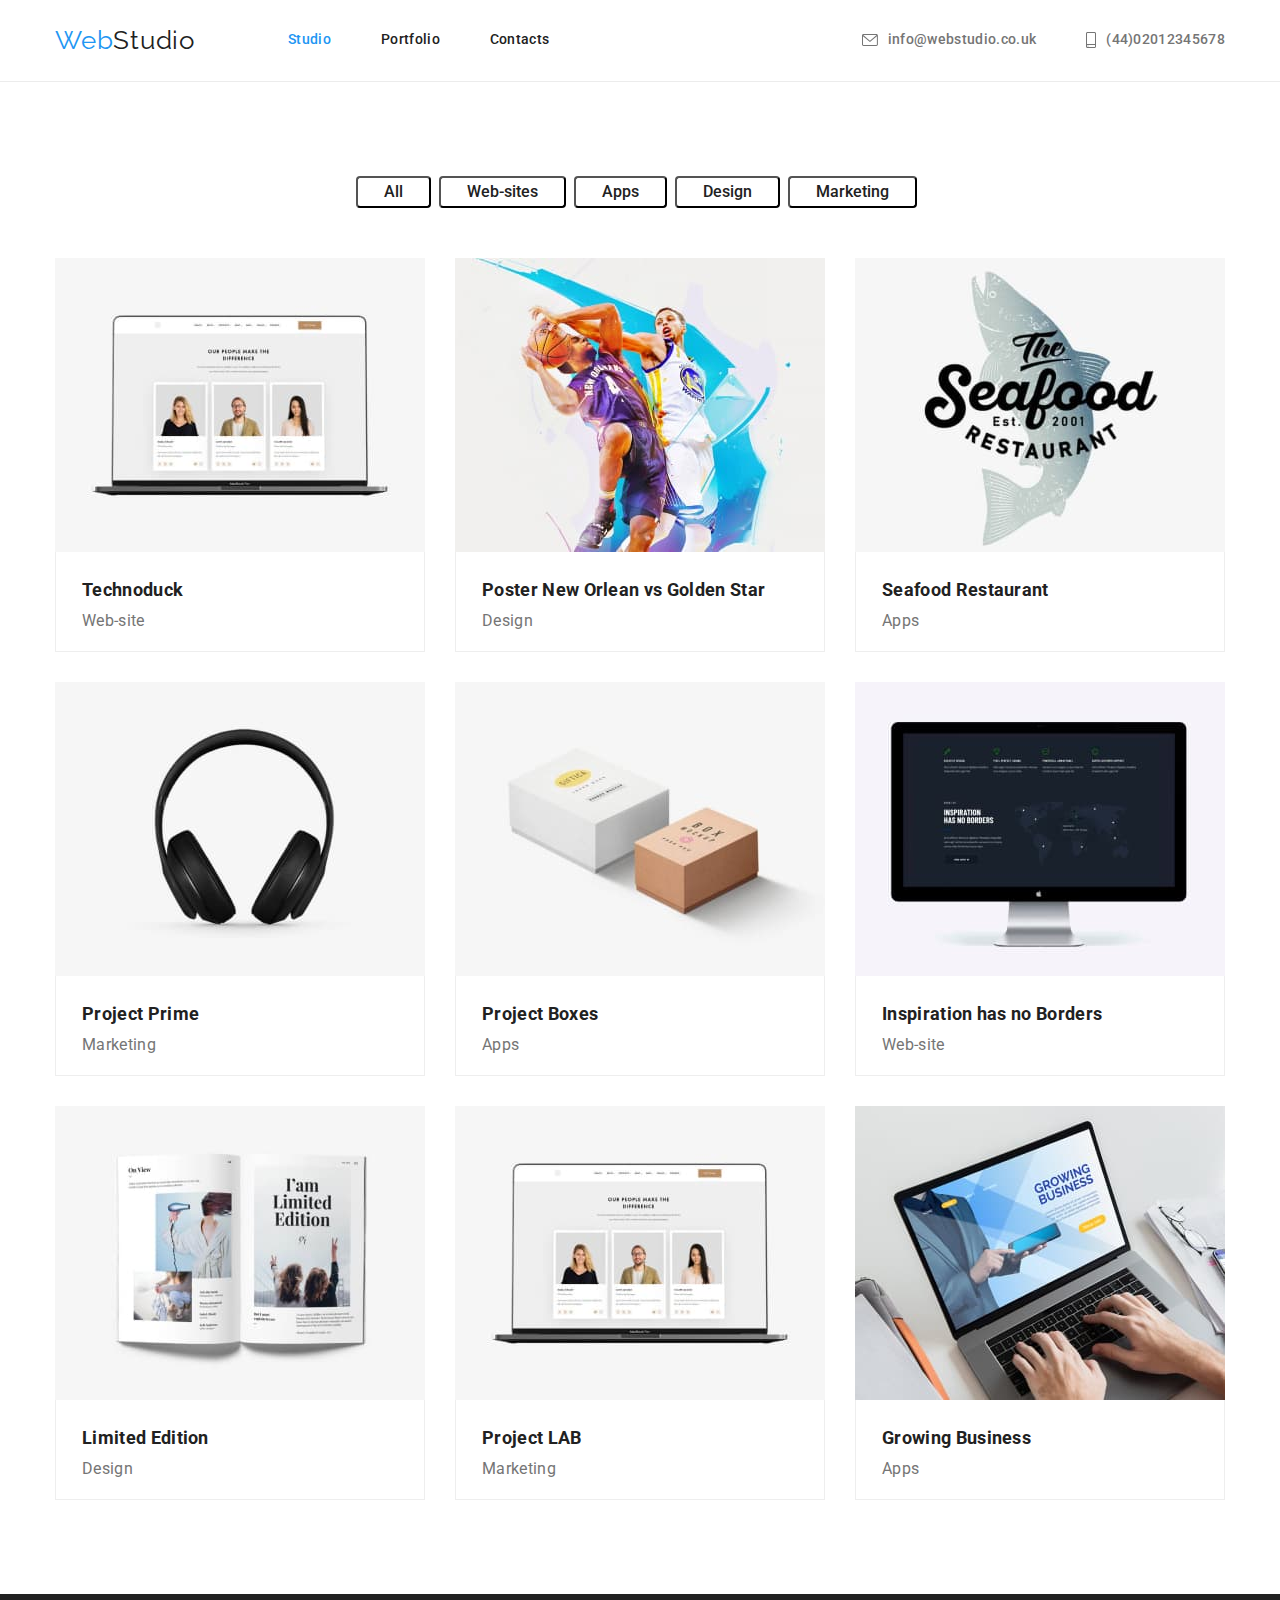
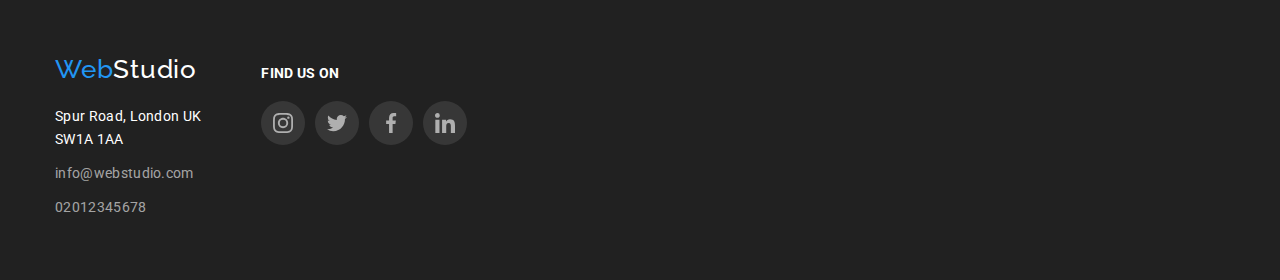
==== portfolio.html @ eeb674b6 "Positioned Items" ====
<!DOCTYPE html>
<html lang="en">
  <head>
    <meta charset="UTF-8" />
    <meta http-equiv="X-UA-Compatible" content="IE=edge" />
    <meta name="viewport" content="width=device-width, initial-scale=1.0" />
    <title>WebStudio</title>
    <link rel="preconnect" href="https://fonts.googleapis.com" />
    <link rel="preconnect" href="https://fonts.gstatic.com" crossorigin />
    <link
      href="https://fonts.googleapis.com/css2?family=Raleway:wght@700&family=Roboto:wght@400;500;700;900&display=swap"
      rel="stylesheet"
    />
    <link
      rel="stylesheet"
      href="https://cdnjs.cloudflare.com/ajax/libs/modern-normalize/1.1.0/modern-normalize.min.css"
    />
    <link rel="stylesheet" href="./css/styles.css" />
  </head>
  <body>
    <header class="page-header">
      <div class="container">
        <nav class="continer main-nav">
          <a href="./index.html" class="logo"
            >Web<span class="header">Studio</span></a
          >
          <ul class="site-nav list">
            <li class="item">
              <a href="./index.html" class="link current">Studio</a>
            </li>
            <li class="item">
              <a href="./portfolio.html" class="link">Portfolio</a>
            </li>
            <li class="item"><a href="" class="link">Contacts</a></li>
          </ul>
        </nav>
        <ul class="auth-nav list">
          <li class="item">
            <a href="mailto:info@webstudio.co.uk" class="link"
              ><svg class="socials-icon" width="16" height="12">
                <use href="./images/icons.svg#icon-envelope"></use></svg
              >info@webstudio.co.uk</a
            >
          </li>
          <li class="item">
            <a href="tel:+4402012345678" class="link">
              <svg class="socials-icon" width="10" height="16">
                <use href="./images/icons.svg#icon-smartphone"></use></svg
              >(44)02012345678</a
            >
          </li>
        </ul>
      </div>
    </header>
    <main>
      <section class="section-portfolio">
        <div class="container">
          <h1 hidden class="visually-hidden section-title"></h1>
          <ul class="portfolio-nav list">
            <li class="portfolio-buttons">
              <button class="button secondary">All</button>
            </li>
            <li class="portfolio-buttons">
              <button class="button secondary">Web-sites</button>
            </li>
            <li class="portfolio-buttons">
              <button class="button secondary">Apps</button>
            </li>
            <li class="portfolio-buttons">
              <button class="button secondary">Design</button>
            </li>
            <li class="portfolio-buttons">
              <button class="button secondary">Marketing</button>
            </li>
          </ul>

          <ul class="portfolio-works list card-set">
            <li class="flex-element card-set-items">
              <a>
                <img
                  src="./images/Portfolio/img.jpg"
                  alt="Technoduck"
                  width="370"
                  height="294"
                />
                <div class="portfolio-text">
                  <h2 class="section-title-portfolio">Technoduck</h2>
                  <p>Web-site</p>
                </div>
              </a>
            </li>
            <li class="flex-element card-set-items">
              <a>
                <img
                  src="./images/Portfolio/img-1.jpg"
                  alt="Poster New Orlean vs Golden Star"
                  width="370"
                />
                <div class="portfolio-text">
                  <h2 class="section-title-portfolio">
                    Poster New Orlean vs Golden Star
                  </h2>
                  <p>Design</p>
                </div>
              </a>
            </li>
            <li class="flex-element card-set-items">
              <a>
                <img
                  src="./images/Portfolio/img-2.jpg"
                  alt="Seafood Restaurant "
                  width="370"
                  height="294"
                />
                <div class="portfolio-text">
                  <h2 class="section-title-portfolio">Seafood Restaurant</h2>
                  <p>Apps</p>
                </div>
              </a>
            </li>
            <li class="flex-element card-set-items">
              <a>
                <img
                  src="./images/Portfolio/img-3.jpg"
                  alt="Project Prime"
                  width="370"
                  height="294"
                />
                <div class="portfolio-text">
                  <h2 class="section-title-portfolio">Project Prime</h2>
                  <p>Marketing</p>
                </div>
              </a>
            </li>
            <li class="flex-element card-set-items">
              <a>
                <img
                  src="./images/Portfolio/img-4.jpg"
                  alt="Project Boxes"
                  width="370"
                  height="294"
                />
                <div class="portfolio-text">
                  <h2 class="section-title-portfolio">Project Boxes</h2>
                  <p>Apps</p>
                </div>
              </a>
            </li>
            <li class="flex-element card-set-items">
              <a>
                <img
                  src="./images/Portfolio/img-5.jpg"
                  alt="Inspiration has no Borders"
                  width="370"
                  height="294"
                />
                <div class="portfolio-text">
                  <h2 class="section-title-portfolio">
                    Inspiration has no Borders
                  </h2>
                  <p>Web-site</p>
                </div>
              </a>
            </li>
            <li class="flex-element card-set-items">
              <a>
                <img
                  src="./images/Portfolio/img-6.jpg"
                  alt="Limited Edition"
                  width="370"
                  height="294"
                />
                <div class="portfolio-text">
                  <h2 class="section-title-portfolio">Limited Edition</h2>
                  <p>Design</p>
                </div>
              </a>
            </li>
            <li class="flex-element card-set-items">
              <a>
                <img
                  src="./images/Portfolio/img-7.jpg"
                  alt="Project LAB"
                  width="370"
                  height="294"
                />
                <div class="portfolio-text">
                  <h1 class="section-title-portfolio">Project LAB</h1>
                  <p>Marketing</p>
                </div>
              </a>
            </li>
            <li class="flex-element card-set-items">
              <a>
                <img
                  src="./images/Portfolio/img-8.jpg"
                  alt="Growing Business"
                  width="370"
                  height="294"
                />
                <div class="portfolio-text">
                  <h2 class="section-title-portfolio">Growing Business</h2>
                  <p>Apps</p>
                </div>
              </a>
            </li>
          </ul>
        </div>
      </section>
    </main>

    <footer class="footer">
      <div class="container">
        <div>
          <a href="./index.html " class="logo"
            >Web<span class="footer-span">Studio</span></a
          >
          <address>
            <p class="footer-text">
              Spur Road, London UK <br />
              SW1A 1AA
            </p>
            <ul class="list">
              <li class="footer-link">
                <a href="mail:info@webstudio.com" class="link"
                  >info@webstudio.com</a
                >
              </li>
              <li class="footer-link">
                <a href="tel:+4402012345678" class="link">02012345678</a>
              </li>
            </ul>
          </address>
        </div>

        <div>
          <p class="find-us">find us on</p>
          <ul class="socials list">
            <li class="socials-item">
              <a
                class="footer-socials-link link"
                href="https://instagram.com"
                target="_blank"
                rel="noopener noreferrer"
                aria-label="instagram"
              >
                <svg class="socials-icon" width="20" height="20">
                  <use href="./images/icons.svg#icon-instagram"></use>
                </svg>
              </a>
            </li>
            <li class="socials-item">
              <a
                class="footer-socials-link link"
                href="https://twiter.com"
                target="_blank"
                rel="noopener noreferrer"
                aria-label="twiter"
              >
                <svg class="socials-icon" width="20" height="20">
                  <use href="./images/icons.svg#icon-twitter"></use>
                </svg>
              </a>
            </li>
            <li class="socials-item">
              <a
                class="footer-socials-link link"
                href="https://facebook.com"
                target="_blank"
                rel="noopener noreferrer"
                aria-label="facebook"
              >
                <svg class="socials-icon" width="20" height="20">
                  <use href="./images/icons.svg#icon-facebook"></use>
                </svg>
              </a>
            </li>
            <li class="socials-item">
              <a
                class="footer-socials-link link"
                href="https://linkedin.com"
                target="_blank"
                rel="noopener noreferrer"
                aria-label="linkedin"
              >
                <svg class="socials-icon" width="20" height="20">
                  <use href="./images/icons.svg#icon-linkedin"></use>
                </svg>
              </a>
            </li>
          </ul>
        </div>
      </div>
    </footer>
  </body>
</html>
---- css/styles.css ----
/* p color #757575
h color #212121
background: #E5E5E5
white #FFFFFF
blue #2196F3
button color #F5F4FA */ 

:root{
--primary-text-color: #757575;
--section-title-colot: #212121;
--accent-color: #2196F3;
--accent-white-color: #FFFFFF;

--items: 1;
--indent: 30px;
}
body {
    background-color: var(--accent-white-color);
    color: var(--primary-text-color);
    
    font-family: Roboto, sans-serif;
    font-size: 16px;
    line-height: 1.18;
    letter-spacing: 0.02em;
}

.list {
    padding: 0;
    margin: 0;
    list-style: none;
}

.container {
    margin-left: auto;
    margin-right: auto;
    padding-left: 15px;
    padding-right: 15px;
    width: 1200px;
}
/*reset*/

h1,
h2,
h3,
p {
    margin: 0px;
}
img {
    display: block;
}

.page-header> .container {
    display: flex;
    align-items: center;
}

    .logo {
    color: var(--accent-color);
    font-family: Raleway, cursive;
    font-size: 26px;
    line-height: 1.19;
    letter-spacing: 0.03em;
    text-decoration: none;
}
.logo .header {
    color: var(--section-title-colot);
        font-family: Raleway, cursive;
        font-size: 26px;
        line-height: 1.19;
        letter-spacing: 0.03em;
        text-decoration: none;
}
.logo .footer {
    color: var(--accent-white-color);
        font-family: Raleway, cursive;
        font-size: 26px;
        line-height: 1.19;
        letter-spacing: 0.03em;
        text-decoration: none;
}
.logo .header:hover,
.logo .header:focus {
    color: var(--accent-color);
 }   
.logo .footer:hover,
.logo .footer:focus {
    color: var(--accent-color);
}

.page-header {
    color: var(--section-title-colot);
    padding-top: 25px;
    padding-bottom: 25px;
    border-bottom: 1px solid #ECECEC;
}

.main-nav {
    display: flex;
    align-items: center;
}

/*site-nav*/

.site-nav {
    display: flex;
    margin-left: 93px;
    align-self: center;
}

.link {
    display: flex;
    align-items: center;
    gap: 10px;
    text-decoration: none;
    color: currentColor;

}

.site-nav .item:not(:last-child) {
    margin-right: 50px;
}
.site-nav .link {
    display: block;
    flex-wrap: nowrap;

   color: var(--section-title-colot);
   font-weight: 500;
   font-size: 14px;
   line-height: 1.14;
   text-decoration: none;
}
.site-nav .link:hover,
.site-nav .link:focus {
    color: var(--accent-color);
}
.site-nav .link.current {
    color: var(--accent-color);
    font-weight: 500;
    font-size: 14px;
    line-height: 1.14;
    text-decoration: none;
}
.auth-nav {
    display: flex;
    margin-left: auto;
}
.auth-nav .link{
    display: flex;
    
    color: var(--primary-text-color);
    font-weight: 500;
    font-size: 14px;
    line-height: 1.14;
    text-decoration: none;
}
.auth-nav .item + .item{
    margin-left: 50px;
}
.auth-nav .link:hover,
.auth-nav .link:focus {
    color: var(--accent-color);
}

.contacts-link {
    display: flex;
    align-items: baseline;
    
}
/*Hero*/
.hero {
    padding-top: 200px;
    padding-bottom: 200px;

    text-align: center;
    color: var(--accent-white-color);
    background-color: var(--section-title-colot);
    text-align: center;

    background-image: linear-gradient(rgba(47, 48, 58, 0.4),
            rgba(47, 48, 58, 0.4)),
        url("../images/hero-bg.jpg");
}

.hero-title {
    padding-bottom: 0px;
    margin-top: 0px;
    margin-bottom: 30px;
    
    font-weight: 900;
    font-size: 44px;
    line-height: 1.4;
}
.text {
    margin-top: 0px;

    font-style: normal;
    font-weight: 400;
    font-size: 14px;
    line-height: 1.7;
}

/*section*/
.visually-hidden {
    position: absolute;
    width: 1px;
    height: 1px;
    margin: -1px;
    border: 0;
    padding: 0;

    white-space: nowrap;
    clip-path: inset(100%);
    clip: rect(0 0 0 0);
    overflow: hidden;
}
.section-features {
    padding-top: 94px;
    padding-bottom: 94px;
}
.section-title {
    margin-bottom: 50px;
    text-align: center;

    color:var(--section-title-colot);
    font-weight: 700;
    font-size: 36px;
    line-height: 1.2;
}
.section-our-team {
    padding-top: 94px;
    padding-bottom: 94px;
    background: #F5F4FA;
}
.feature-list {
    display: flex;
    align-items: center;
    padding: 0px;
    gap: 30px; 
}
.features-block {
    display: flex;
    align-items: center;
    justify-content: center;
    width: 270px;
    height: 120px;
    background: #F5F4FA;
    border-radius: 4px;
}
.section-what-we-do {
    padding-bottom: 94px;
}
.what-we-do {
    display: flex;
    justify-content: center;
    margin: -15px;
}
.our-team {
    display: flex;
    justify-content: center;
    margin: -15px;
}
.our-team-names {
    padding-top: 30px;
    padding-bottom: 30px;
    text-align: center;
}
.our-team-names p {
    margin-bottom: 30px;
    
}
.socials {
    display: flex;
    justify-content:center;
    gap: 10px;
}
.socials-link {
    display: flex;
    align-items: center;
    justify-content: center;
    width: 44px;
    height: 44px;
    color: #AFB1B8;
    background-color: var(--accent-white-color);
    border-radius: 50%;
}
.socials-link:hover,
.socials-link:focus  {
    color: var(--accent-white-color);
    background-color: var(--accent-color);
}
.socials-icon {
    fill: currentColor;
}
.shadows {
    background: var(--accent-white-color) ;
    box-shadow: 0px 1px 3px rgba(0, 0, 0, 0.12), 0px 1px 1px rgba(0, 0, 0, 0.14), 0px 2px 1px rgba(0, 0, 0, 0.2);
    border-radius: 0px 0px 4px 4px;
}
.button {
    border-radius: 4px;
    display: inline-block;

    color: var(--section-title-colot);
    background-color: var(--accent-white-color);
    font-weight: 700;
    font-size: 36px;
    line-height: 1.16;
    text-align: center;
    
}
.button.primary {
    color: var(--accent-white-color);
    background-color: var(--accent-color);
    font-weight: 700;
    font-size: 16px;
    line-height: 1.8;
    text-align: center;
    font-family: inherit;

}
.button.secondary {
    padding: 2px 26px;
    color: var(--section-title-colot);
    background-color: var(--accent-white-color);
    border-radius: 4px;
    font-family: inherit;
    font-weight: 500;
    font-size: 16px;
    line-height: 1.5;
    text-align: center;
}
.portfolio-buttons {
    margin-right: 8px;
}
.section-customers {
    margin-top: 94px;
    padding-bottom: 94px;
}
.customers {
    display: flex; 
    border-radius: 4px; 
    gap: 30px;
}
.button-customer {
    display: flex;
    align-items: center;
    justify-content: center;
    padding: 0px;
    border: 1px solid #AFB1B8;
    border-radius: 4px;
}
.button-icon {
    width: 170px;
    height: 92px;
    fill: #AFB1B8;
    background-color: var(--accent-white-color);
}
.button-icon:hover,
.button-icon:focus {
    fill: var(--accent-color);
}

.section-works {
    margin-bottom: 94px;
}
.section-title-targets {
    margin-top: 0px;
    margin-bottom: 9.41px;

    color: var(--section-title-colot);
    font-weight: 700;
    font-size: 14px;
    line-height: 1.14;
    }
.section-title-team {
    margin-bottom:10px;
    color: var(--section-title-colot);
    font-weight: 500;
    font-size: 16px;
    line-height: 1.18;
    letter-spacing: 0.03em;
}
.section-title-team p {
    margin-top: 10px;
    margin-bottom: 30px;

}
.section-title-portfolio {
    margin-bottom: 4px;
    color: var(--section-title-colot);
    font-weight: 700;
    font-size: 18px;
    line-height: 2;
}

.section-portfolio {
    padding-top: 94px;
    padding-bottom: 94px;
}
.portfolio-nav {
    display: flex;
    justify-content: center;
    margin-bottom: 50px;
}
.portfolio-nav .list {
    margin-bottom: 50px;
}

.portfolio-text {
    padding: 20px 26px;
    border-right: 1px solid #EEEEEE;
    border-bottom: 1px solid #EEEEEE;
    border-left: 1px solid #EEEEEE;
}
.portfolio-works {
    --items: 3;
}
.card-set {    
    display: flex;
    flex-wrap: wrap;
    gap: var(--indent);
}
.card-set-items {
   flex-basis: calc(100% - var(--indent) * (var(--items) - 1)) / var(--items);
 }
 
.footer {
   padding-top: 60px;
   padding-bottom: 60px;
    background-color: var(--section-title-colot);
    font-weight: 500;
    font-size: 14px;
    line-height: 1.7;
    text-decoration: none;
}
.footer .logo {
    display: block;
    margin-bottom: 20px;
}
.footer > .container {
    display: flex;
    align-items: baseline;
    gap: 60px;
}
.footer .link {
    color: rgba(255, 255, 255, 0.6);;
    text-decoration: none;
}
.footer .link:hover,
.footer .link:focus {
    color: var(--accent-color);
}
.footer-span {
    color: var(--accent-white-color);
}
.footer-text {
    margin-bottom: 10px;
    color: var(--accent-white-color);
    font-style: normal;
    font-weight: 400;
    font-size: 14px;
    line-height: 1.7;
    text-decoration: none;
}
.footer address {
    color: rgba(255, 255, 255, 0.6);
    font-style: normal;
    font-weight: 400;
    font-size: 14px;
    line-height: 1.7;
    text-decoration: none;
}
.footer-link:not(:last-child) {
margin-bottom: 10px;
}
.find-us {
    padding-bottom: 20px;
    font-weight: 700;
    font-size: 14px;
    line-height: 16px;
    text-transform: uppercase;
    color: var(--accent-white-color);
}
.footer-socials-link {
    display: flex;
    align-items: center;
    justify-content: center;
    width: 44px;
    height: 44px;
    color:var(--accent-white-color);
    background-color: rgba(255, 255, 255, 0.1);
    border-radius: 50%;
}

.footer-socials-link:hover,
.footer-socials-link:focus {
    color: var(--accent-white-color);
    background-color: var(--accent-color);
}
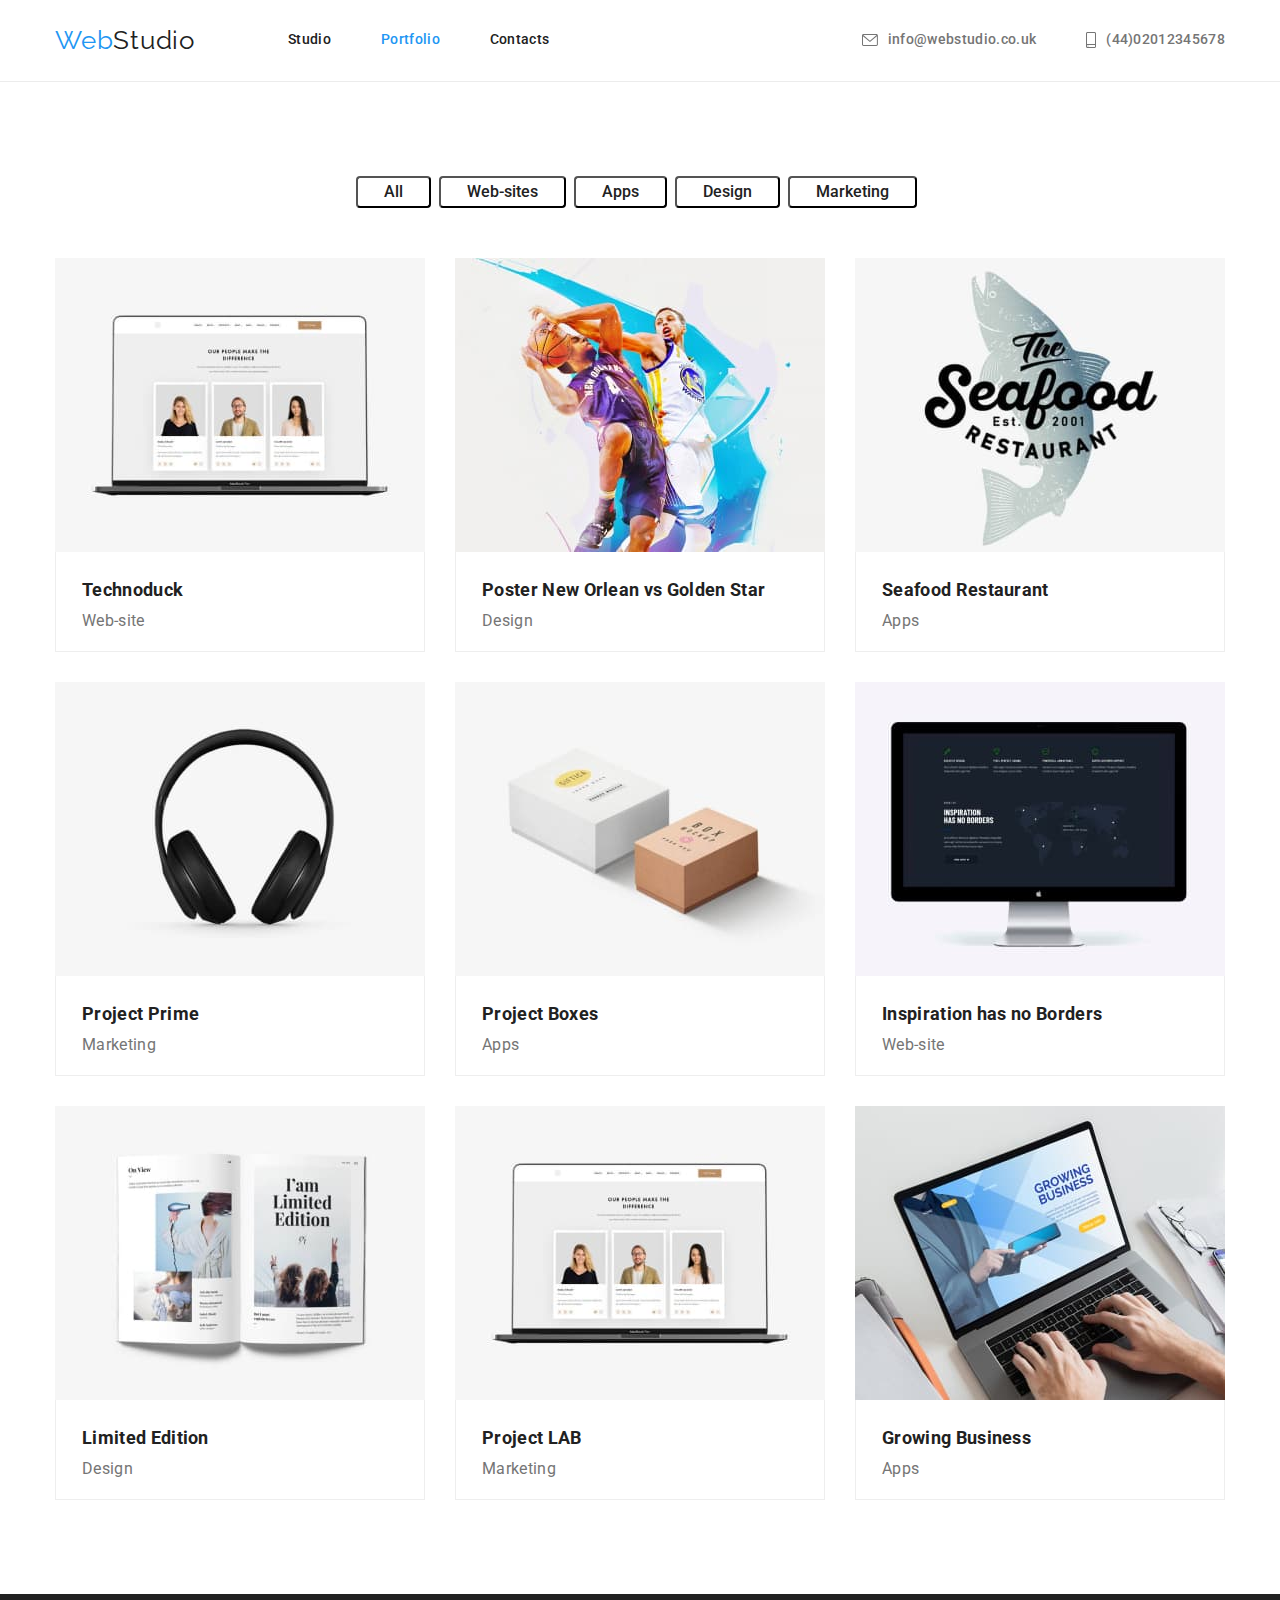
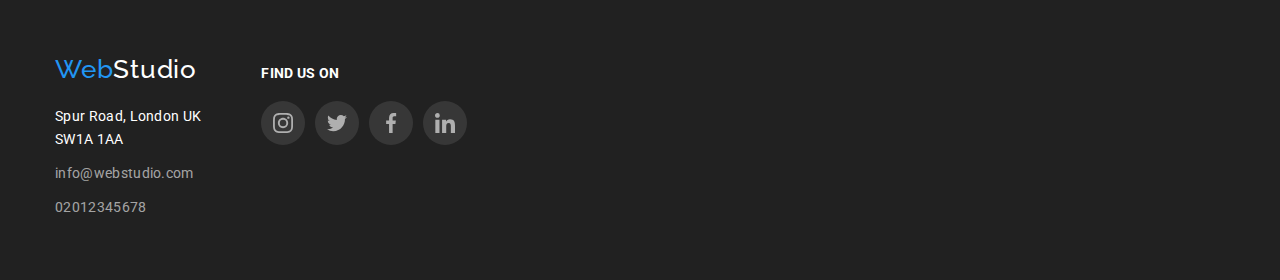
==== commit 659e7410: "modal update" ====
--- a/portfolio.html
+++ b/portfolio.html
@@ -26,10 +26,10 @@
           >
           <ul class="site-nav list">
             <li class="item">
-              <a href="./index.html" class="link current">Studio</a>
+              <a href="./index.html" class="link">Studio</a>
             </li>
             <li class="item">
-              <a href="./portfolio.html" class="link">Portfolio</a>
+              <a href="./portfolio.html" class="link current">Portfolio</a>
             </li>
             <li class="item"><a href="" class="link">Contacts</a></li>
           </ul>
@@ -77,12 +77,21 @@
           <ul class="portfolio-works list card-set">
             <li class="flex-element card-set-items">
               <a>
-                <img
-                  src="./images/Portfolio/img.jpg"
-                  alt="Technoduck"
-                  width="370"
-                  height="294"
-                />
+                <div class="portfolio-thumb">
+                  <img
+                    src="./images/Portfolio/img.jpg"
+                    alt="Technoduck"
+                    width="370"
+                    height="294"
+                  />
+                  <div class="portfolio-actions">
+                    <p class="portfolio-overlay">
+                      Technoduck is a state-of-the-art coronavirus distribution
+                      platform. Companies use this platform for digital
+                      espionage and attacks on competitors' secure servers.
+                    </p>
+                  </div>
+                </div>
                 <div class="portfolio-text">
                   <h2 class="section-title-portfolio">Technoduck</h2>
                   <p>Web-site</p>
--- a/css/styles.css
+++ b/css/styles.css
@@ -138,7 +138,7 @@
     font-weight: 500;
     font-size: 14px;
     line-height: 1.14;
-    text-decoration: none;
+    text-decoration: none;   
 }
 .auth-nav {
     display: flex;
@@ -170,12 +170,14 @@
 .hero {
     padding-top: 200px;
     padding-bottom: 200px;
-
+    max-width: 1600px;
+    margin-left: auto;
+    margin-right: auto;
     text-align: center;
     color: var(--accent-white-color);
     background-color: var(--section-title-colot);
     text-align: center;
-
+    background-repeat: no-repeat;
     background-image: linear-gradient(rgba(47, 48, 58, 0.4),
             rgba(47, 48, 58, 0.4)),
         url("../images/hero-bg.jpg");
@@ -233,14 +235,17 @@
 }
 .feature-list {
     display: flex;
-    align-items: center;
     padding: 0px;
     gap: 30px; 
 }
+.feature-item {
+    width: 270px;
+}
 .features-block {
     display: flex;
     align-items: center;
     justify-content: center;
+    margin-bottom: 30px;
     width: 270px;
     height: 120px;
     background: #F5F4FA;
@@ -252,12 +257,40 @@
 .what-we-do {
     display: flex;
     justify-content: center;
-    margin: -15px;
+    gap: 30px;
+}
+.product-thumb {
+    position: relative;
+}
+.product-actions {
+    position: absolute;
+    width: 370px;
+    height: 70px;
+    bottom: 0%;
+    opacity: 0;
+    transition: 250ms;
+    background: rgba(47, 48, 58, 0.8);
+}
+.product-text {
+    width: 106px;
+    height: 16px;
+    padding: 27px 130px;
+    font-weight: 700;
+    font-size: 14px;
+    line-height: 16px;
+    text-align: center;
+    text-transform: uppercase;
+    
+    color: var(--accent-white-color);
+}
+.product:hover .product-actions,
+.product:focus .product-actions {
+    opacity: 1;
 }
 .our-team {
     display: flex;
     justify-content: center;
-    margin: -15px;
+    gap: 30px;
 }
 .our-team-names {
     padding-top: 30px;
@@ -333,7 +366,7 @@
     margin-right: 8px;
 }
 .section-customers {
-    margin-top: 94px;
+    padding-top: 50px;
     padding-bottom: 94px;
 }
 .customers {
@@ -346,20 +379,27 @@
     align-items: center;
     justify-content: center;
     padding: 0px;
+    width: 170px;
+    height: 92px;
     border: 1px solid #AFB1B8;
     border-radius: 4px;
 }
 .button-icon {
-    width: 170px;
-    height: 92px;
+    width: 106px;
+    height: 60px;
     fill: #AFB1B8;
-    background-color: var(--accent-white-color);
-}
-.button-icon:hover,
-.button-icon:focus {
+}
+
+.button-customer:hover .button-icon,
+.button-customer:focus .button-icon {
     fill: var(--accent-color);
 }
 
+
+.button-customer:hover,
+.button-customer:focus {
+    border: 1px solid var(--accent-color);
+}
 .section-works {
     margin-bottom: 94px;
 }
@@ -415,6 +455,46 @@
 .portfolio-works {
     --items: 3;
 }
+.portfolio-thumb {
+    position: relative;
+}
+.portfolio-thumb:before { 
+    display: inline-block;
+    position:absolute;
+    content: "";
+    top: 0;
+    left: 0;
+    width: 100%;
+    height: 100%;
+    background: rgba(33, 150, 243, 0.9);  
+    opacity: 0;
+}
+.portfolio-thumb:hover::before {
+    opacity: 1;
+}
+.portfolio-actions:hover {
+    opacity: 1;
+}
+.portfolio-actions {
+    position: absolute;
+    width: 100%;
+    height: 100%;
+    top: 50%;
+    left: 50%;
+    transform: translate(-50%, -50%);
+    opacity: 0;
+   
+}
+.portfolio-overlay {
+    position: absolute;
+    
+    font-weight: 400;
+    font-size: 18px;
+    line-height: 28px;
+
+     color: #FFFFFF
+}
+
 .card-set {    
     display: flex;
     flex-wrap: wrap;
@@ -496,4 +576,51 @@
 .footer-socials-link:focus {
     color: var(--accent-white-color);
     background-color: var(--accent-color);
+}
+.footer-socials-icon {
+    fill: var(--accent-white-color);
+}
+
+.backdrop {
+    position: fixed;
+    top: 0;
+    left: 0;
+    z-index: 1000 ;
+    width: 100%;
+    height: 100%;
+    background: rgba(0, 0, 0, 0.2);
+}
+
+.backdrop.is-hidden {
+    opacity: 0;
+    pointer-events: none;
+    visibility: hidden;
+}
+
+.modal {
+    position: absolute;
+    width: 528px;
+    height: 581px;
+  
+    top: 50%;
+    left: 50%;
+    transform: translate(-50%, -50%);
+
+    background: var(--accent-white-color);
+    box-shadow: 0px 1px 3px rgba(0, 0, 0, 0.12), 0px 1px 1px rgba(0, 0, 0, 0.14), 0px 2px 1px rgba(0, 0, 0, 0.2);
+    border-radius: 4px;;
+}
+.modal-btn {
+    position: absolute;
+    width: 30px;
+    height: 30px;
+    top: 10px;
+    right: 10px;
+    border-radius: 50%;
+    display: flex;
+    align-items: center;
+    justify-content: center;
+    padding: 0;
+    border: solid rgba(0, 0, 0, 0.1);
+    background: var(--accent-white-color);
 }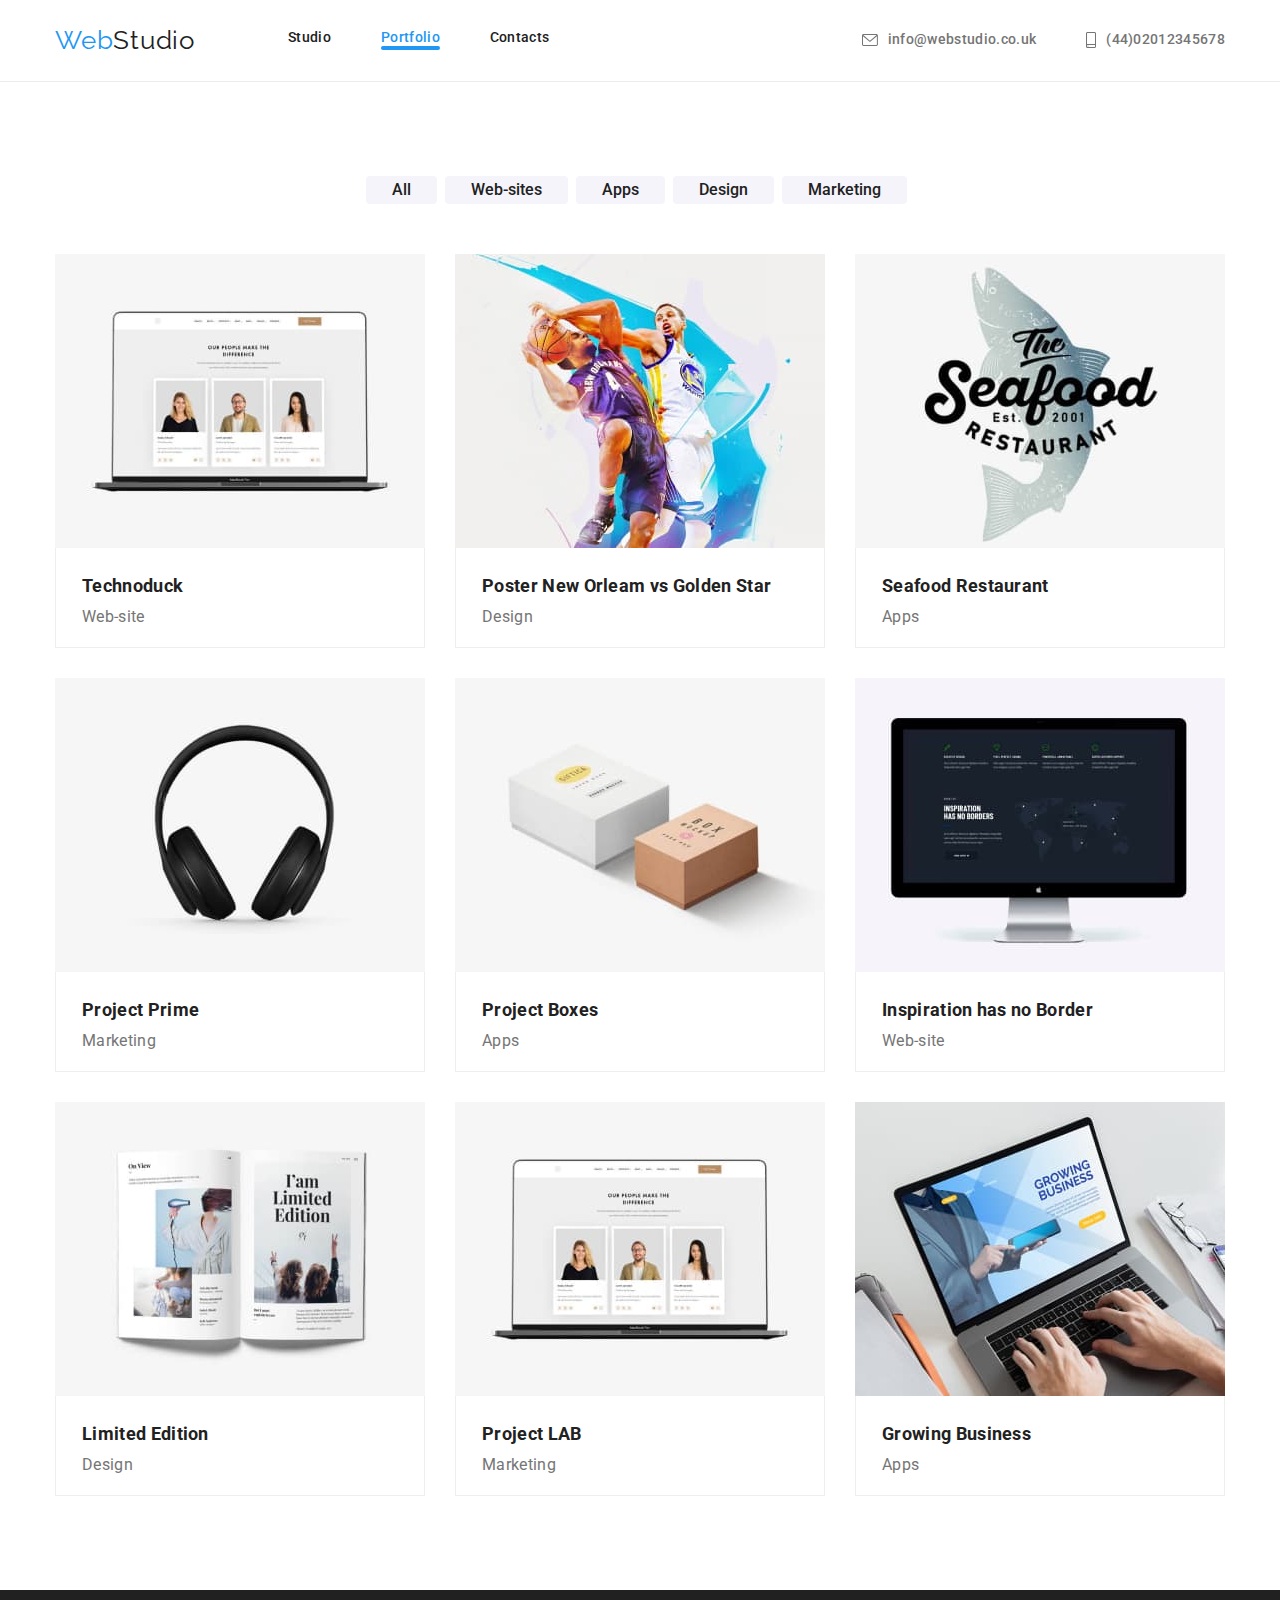
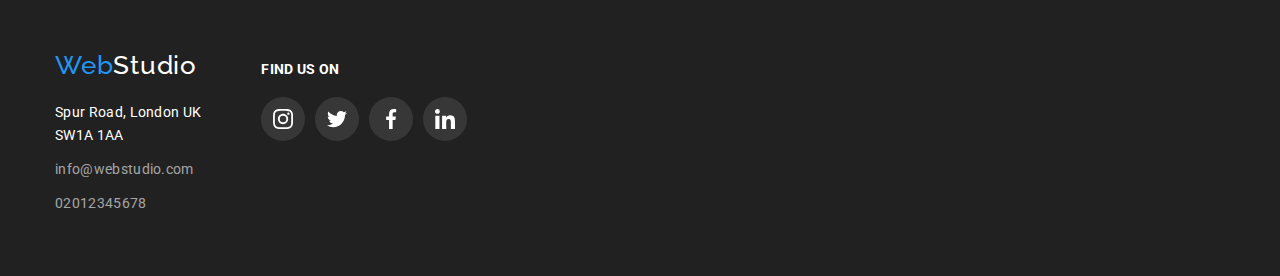
==== commit b576eeaf: "Animation" ====
--- a/portfolio.html
+++ b/portfolio.html
@@ -100,14 +100,24 @@
             </li>
             <li class="flex-element card-set-items">
               <a>
-                <img
-                  src="./images/Portfolio/img-1.jpg"
-                  alt="Poster New Orlean vs Golden Star"
-                  width="370"
-                />
+                <div class="portfolio-thumb">
+                  <img
+                    src="./images/Portfolio/img-1.jpg"
+                    alt="Technoduck"
+                    width="370"
+                    height="294"
+                  />
+                  <div class="portfolio-actions">
+                    <p class="portfolio-overlay">
+                      Technoduck is a state-of-the-art coronavirus distribution
+                      platform. Companies use this platform for digital
+                      espionage and attacks on competitors' secure servers.
+                    </p>
+                  </div>
+                </div>
                 <div class="portfolio-text">
                   <h2 class="section-title-portfolio">
-                    Poster New Orlean vs Golden Star
+                    Poster New Orleam vs Golden Star
                   </h2>
                   <p>Design</p>
                 </div>
@@ -115,12 +125,21 @@
             </li>
             <li class="flex-element card-set-items">
               <a>
-                <img
-                  src="./images/Portfolio/img-2.jpg"
-                  alt="Seafood Restaurant "
-                  width="370"
-                  height="294"
-                />
+                <div class="portfolio-thumb">
+                  <img
+                    src="./images/Portfolio/img-2.jpg"
+                    alt="Technoduck"
+                    width="370"
+                    height="294"
+                  />
+                  <div class="portfolio-actions">
+                    <p class="portfolio-overlay">
+                      Technoduck is a state-of-the-art coronavirus distribution
+                      platform. Companies use this platform for digital
+                      espionage and attacks on competitors' secure servers.
+                    </p>
+                  </div>
+                </div>
                 <div class="portfolio-text">
                   <h2 class="section-title-portfolio">Seafood Restaurant</h2>
                   <p>Apps</p>
@@ -129,12 +148,21 @@
             </li>
             <li class="flex-element card-set-items">
               <a>
-                <img
-                  src="./images/Portfolio/img-3.jpg"
-                  alt="Project Prime"
-                  width="370"
-                  height="294"
-                />
+                <div class="portfolio-thumb">
+                  <img
+                    src="./images/Portfolio/img-3.jpg"
+                    alt="Technoduck"
+                    width="370"
+                    height="294"
+                  />
+                  <div class="portfolio-actions">
+                    <p class="portfolio-overlay">
+                      Technoduck is a state-of-the-art coronavirus distribution
+                      platform. Companies use this platform for digital
+                      espionage and attacks on competitors' secure servers.
+                    </p>
+                  </div>
+                </div>
                 <div class="portfolio-text">
                   <h2 class="section-title-portfolio">Project Prime</h2>
                   <p>Marketing</p>
@@ -143,29 +171,48 @@
             </li>
             <li class="flex-element card-set-items">
               <a>
-                <img
-                  src="./images/Portfolio/img-4.jpg"
-                  alt="Project Boxes"
-                  width="370"
-                  height="294"
-                />
+                <div class="portfolio-thumb">
+                  <img
+                    src="./images/Portfolio/img-4.jpg"
+                    alt="Technoduck"
+                    width="370"
+                    height="294"
+                  />
+                  <div class="portfolio-actions">
+                    <p class="portfolio-overlay">
+                      Technoduck is a state-of-the-art coronavirus distribution
+                      platform. Companies use this platform for digital
+                      espionage and attacks on competitors' secure servers.
+                    </p>
+                  </div>
+                </div>
                 <div class="portfolio-text">
                   <h2 class="section-title-portfolio">Project Boxes</h2>
                   <p>Apps</p>
                 </div>
               </a>
             </li>
-            <li class="flex-element card-set-items">
-              <a>
-                <img
-                  src="./images/Portfolio/img-5.jpg"
-                  alt="Inspiration has no Borders"
-                  width="370"
-                  height="294"
-                />
+
+            <li class="flex-element card-set-items">
+              <a>
+                <div class="portfolio-thumb">
+                  <img
+                    src="./images/Portfolio/img-5.jpg"
+                    alt="Technoduck"
+                    width="370"
+                    height="294"
+                  />
+                  <div class="portfolio-actions">
+                    <p class="portfolio-overlay">
+                      Technoduck is a state-of-the-art coronavirus distribution
+                      platform. Companies use this platform for digital
+                      espionage and attacks on competitors' secure servers.
+                    </p>
+                  </div>
+                </div>
                 <div class="portfolio-text">
                   <h2 class="section-title-portfolio">
-                    Inspiration has no Borders
+                    Inspiration has no Border
                   </h2>
                   <p>Web-site</p>
                 </div>
@@ -173,12 +220,21 @@
             </li>
             <li class="flex-element card-set-items">
               <a>
-                <img
-                  src="./images/Portfolio/img-6.jpg"
-                  alt="Limited Edition"
-                  width="370"
-                  height="294"
-                />
+                <div class="portfolio-thumb">
+                  <img
+                    src="./images/Portfolio/img-6.jpg"
+                    alt="Technoduck"
+                    width="370"
+                    height="294"
+                  />
+                  <div class="portfolio-actions">
+                    <p class="portfolio-overlay">
+                      Technoduck is a state-of-the-art coronavirus distribution
+                      platform. Companies use this platform for digital
+                      espionage and attacks on competitors' secure servers.
+                    </p>
+                  </div>
+                </div>
                 <div class="portfolio-text">
                   <h2 class="section-title-portfolio">Limited Edition</h2>
                   <p>Design</p>
@@ -187,26 +243,44 @@
             </li>
             <li class="flex-element card-set-items">
               <a>
-                <img
-                  src="./images/Portfolio/img-7.jpg"
-                  alt="Project LAB"
-                  width="370"
-                  height="294"
-                />
-                <div class="portfolio-text">
-                  <h1 class="section-title-portfolio">Project LAB</h1>
+                <div class="portfolio-thumb">
+                  <img
+                    src="./images/Portfolio/img-7.jpg"
+                    alt="Technoduck"
+                    width="370"
+                    height="294"
+                  />
+                  <div class="portfolio-actions">
+                    <p class="portfolio-overlay">
+                      Technoduck is a state-of-the-art coronavirus distribution
+                      platform. Companies use this platform for digital
+                      espionage and attacks on competitors' secure servers.
+                    </p>
+                  </div>
+                </div>
+                <div class="portfolio-text">
+                  <h2 class="section-title-portfolio">Project LAB</h2>
                   <p>Marketing</p>
                 </div>
               </a>
             </li>
             <li class="flex-element card-set-items">
               <a>
-                <img
-                  src="./images/Portfolio/img-8.jpg"
-                  alt="Growing Business"
-                  width="370"
-                  height="294"
-                />
+                <div class="portfolio-thumb">
+                  <img
+                    src="./images/Portfolio/img-8.jpg"
+                    alt="Technoduck"
+                    width="370"
+                    height="294"
+                  />
+                  <div class="portfolio-actions">
+                    <p class="portfolio-overlay">
+                      Technoduck is a state-of-the-art coronavirus distribution
+                      platform. Companies use this platform for digital
+                      espionage and attacks on competitors' secure servers.
+                    </p>
+                  </div>
+                </div>
                 <div class="portfolio-text">
                   <h2 class="section-title-portfolio">Growing Business</h2>
                   <p>Apps</p>
@@ -253,7 +327,7 @@
                 rel="noopener noreferrer"
                 aria-label="instagram"
               >
-                <svg class="socials-icon" width="20" height="20">
+                <svg class="footer-socials-icon" width="20" height="20">
                   <use href="./images/icons.svg#icon-instagram"></use>
                 </svg>
               </a>
@@ -266,7 +340,7 @@
                 rel="noopener noreferrer"
                 aria-label="twiter"
               >
-                <svg class="socials-icon" width="20" height="20">
+                <svg class="footer-socials-icon" width="20" height="20">
                   <use href="./images/icons.svg#icon-twitter"></use>
                 </svg>
               </a>
@@ -279,7 +353,7 @@
                 rel="noopener noreferrer"
                 aria-label="facebook"
               >
-                <svg class="socials-icon" width="20" height="20">
+                <svg class="footer-socials-icon" width="20" height="20">
                   <use href="./images/icons.svg#icon-facebook"></use>
                 </svg>
               </a>
@@ -292,7 +366,7 @@
                 rel="noopener noreferrer"
                 aria-label="linkedin"
               >
-                <svg class="socials-icon" width="20" height="20">
+                <svg class="footer-socials-icon" width="20" height="20">
                   <use href="./images/icons.svg#icon-linkedin"></use>
                 </svg>
               </a>
--- a/css/styles.css
+++ b/css/styles.css
@@ -13,6 +13,7 @@
 
 --items: 1;
 --indent: 30px;
+--hover-timing: 250ms cubic-bezier(0.4, 0, 0.2, 1);
 }
 body {
     background-color: var(--accent-white-color);
@@ -77,10 +78,12 @@
         line-height: 1.19;
         letter-spacing: 0.03em;
         text-decoration: none;
+        transition: color var(--hover-timing);
 }
 .logo .header:hover,
 .logo .header:focus {
     color: var(--accent-color);
+    transition: var(--hover-timing);
  }   
 .logo .footer:hover,
 .logo .footer:focus {
@@ -128,6 +131,7 @@
    font-size: 14px;
    line-height: 1.14;
    text-decoration: none;
+   transition: color var(--hover-timing); 
 }
 .site-nav .link:hover,
 .site-nav .link:focus {
@@ -140,6 +144,16 @@
     line-height: 1.14;
     text-decoration: none;   
 }
+.current::after {
+    display: block;
+    content: "";
+    width: 100%;
+    height: 4px;
+    bottom: -32px;
+    left: 0;
+    border-radius: 2px;
+    background-color: var(--accent-color);
+}
 .auth-nav {
     display: flex;
     margin-left: auto;
@@ -152,6 +166,7 @@
     font-size: 14px;
     line-height: 1.14;
     text-decoration: none;
+    transition: color var(--hover-timing);
 }
 .auth-nav .item + .item{
     margin-left: 50px;
@@ -263,6 +278,7 @@
     position: relative;
 }
 .product-actions {
+    display: inline-block;
     position: absolute;
     width: 370px;
     height: 70px;
@@ -280,7 +296,6 @@
     line-height: 16px;
     text-align: center;
     text-transform: uppercase;
-    
     color: var(--accent-white-color);
 }
 .product:hover .product-actions,
@@ -315,6 +330,7 @@
     color: #AFB1B8;
     background-color: var(--accent-white-color);
     border-radius: 50%;
+    transition: background-color var(--hover-timing);
 }
 .socials-link:hover,
 .socials-link:focus  {
@@ -354,13 +370,21 @@
 .button.secondary {
     padding: 2px 26px;
     color: var(--section-title-colot);
-    background-color: var(--accent-white-color);
+    background-color: #F5F4FA;
     border-radius: 4px;
     font-family: inherit;
     font-weight: 500;
     font-size: 16px;
     line-height: 1.5;
     text-align: center;
+    border: none;
+    transition: background-color var(--hover-timing);
+}
+.button.secondary:hover,
+.button.secondary:focus {
+    color: var(--accent-white-color);
+    background-color: var(--accent-color);
+    box-shadow: 0px 3px 1px rgba(0, 0, 0, 0.1), 0px 1px 2px rgba(0, 0, 0, 0.08), 0px 2px 2px rgba(0, 0, 0, 0.12);
 }
 .portfolio-buttons {
     margin-right: 8px;
@@ -388,6 +412,7 @@
     width: 106px;
     height: 60px;
     fill: #AFB1B8;
+    transition: fill var(--hover-timing);
 }
 
 .button-customer:hover .button-icon,
@@ -457,44 +482,37 @@
 }
 .portfolio-thumb {
     position: relative;
-}
-.portfolio-thumb:before { 
-    display: inline-block;
-    position:absolute;
-    content: "";
+    overflow: hidden;
+}
+.portfolio-actions {
+    position: absolute;
     top: 0;
     left: 0;
+    transform: translateY(100%);
+
     width: 100%;
     height: 100%;
-    background: rgba(33, 150, 243, 0.9);  
-    opacity: 0;
-}
-.portfolio-thumb:hover::before {
-    opacity: 1;
-}
-.portfolio-actions:hover {
-    opacity: 1;
-}
-.portfolio-actions {
-    position: absolute;
-    width: 100%;
-    height: 100%;
-    top: 50%;
-    left: 50%;
-    transform: translate(-50%, -50%);
-    opacity: 0;
+
+    display: flex;
+    align-items: center;
+    justify-content: center;
+    
+    padding: 20px;
+    background: rgba(33, 150, 243, 0.9);
+    
+    transition-duration: 500ms;
    
 }
 .portfolio-overlay {
-    position: absolute;
-    
-    font-weight: 400;
-    font-size: 18px;
-    line-height: 28px;
-
-     color: #FFFFFF
-}
-
+    color: var(--accent-white-color);
+}
+.card-set-items:hover .portfolio-actions {
+    transform: translateY(0);
+    box-shadow: 0px 1px 1px rgba(0, 0, 0, 0.12), 0px 4px 4px rgba(0, 0, 0, 0.06), 1px 4px 6px rgba(0, 0, 0, 0.16)
+}
+.card-set-items:hover {
+    box-shadow: 0px 1px 1px rgba(0, 0, 0, 0.12), 0px 4px 4px rgba(0, 0, 0, 0.06), 1px 4px 6px rgba(0, 0, 0, 0.16)
+}
 .card-set {    
     display: flex;
     flex-wrap: wrap;
@@ -532,6 +550,10 @@
 }
 .footer-span {
     color: var(--accent-white-color);
+    transition: color var(--hover-timing);
+}
+.footer-span:hover {
+    color: var(--accent-color);
 }
 .footer-text {
     margin-bottom: 10px;
@@ -570,6 +592,7 @@
     color:var(--accent-white-color);
     background-color: rgba(255, 255, 255, 0.1);
     border-radius: 50%;
+    transition: background-color var(--hover-timing);
 }
 
 .footer-socials-link:hover,
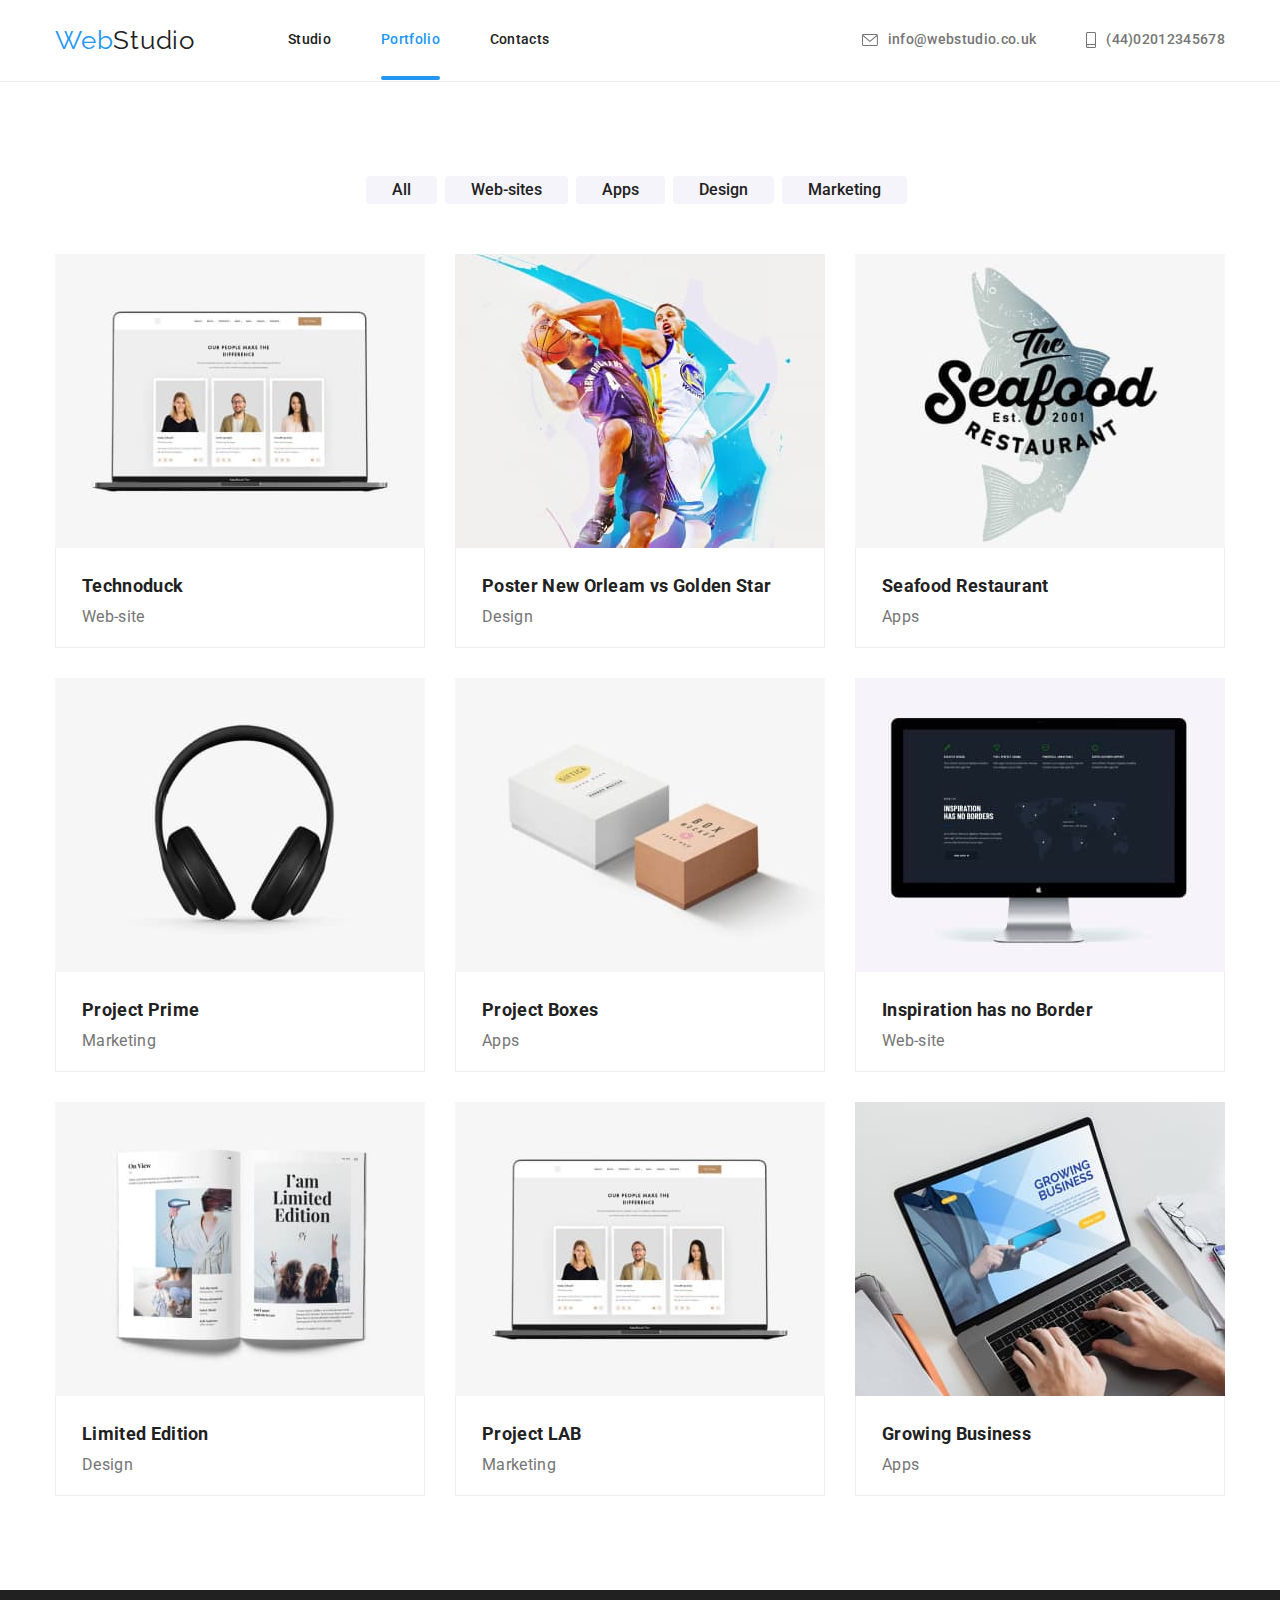
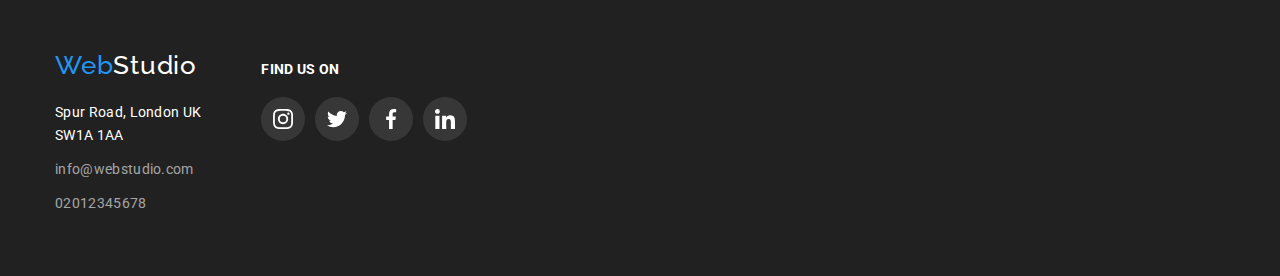
==== commit 0586824d: "overlay hover update" ====
--- a/portfolio.html
+++ b/portfolio.html
@@ -76,7 +76,7 @@
 
           <ul class="portfolio-works list card-set">
             <li class="flex-element card-set-items">
-              <a>
+              <a href class="link">
                 <div class="portfolio-thumb">
                   <img
                     src="./images/Portfolio/img.jpg"
@@ -99,7 +99,7 @@
               </a>
             </li>
             <li class="flex-element card-set-items">
-              <a>
+              <a href class="link">
                 <div class="portfolio-thumb">
                   <img
                     src="./images/Portfolio/img-1.jpg"
@@ -124,7 +124,7 @@
               </a>
             </li>
             <li class="flex-element card-set-items">
-              <a>
+              <a href class="link">
                 <div class="portfolio-thumb">
                   <img
                     src="./images/Portfolio/img-2.jpg"
@@ -147,7 +147,7 @@
               </a>
             </li>
             <li class="flex-element card-set-items">
-              <a>
+              <a href class="link">
                 <div class="portfolio-thumb">
                   <img
                     src="./images/Portfolio/img-3.jpg"
@@ -170,7 +170,7 @@
               </a>
             </li>
             <li class="flex-element card-set-items">
-              <a>
+              <a href class="link">
                 <div class="portfolio-thumb">
                   <img
                     src="./images/Portfolio/img-4.jpg"
@@ -194,7 +194,7 @@
             </li>
 
             <li class="flex-element card-set-items">
-              <a>
+              <a href class="link">
                 <div class="portfolio-thumb">
                   <img
                     src="./images/Portfolio/img-5.jpg"
@@ -219,7 +219,7 @@
               </a>
             </li>
             <li class="flex-element card-set-items">
-              <a>
+              <a href class="link">
                 <div class="portfolio-thumb">
                   <img
                     src="./images/Portfolio/img-6.jpg"
@@ -242,7 +242,7 @@
               </a>
             </li>
             <li class="flex-element card-set-items">
-              <a>
+              <a href class="link">
                 <div class="portfolio-thumb">
                   <img
                     src="./images/Portfolio/img-7.jpg"
@@ -265,7 +265,7 @@
               </a>
             </li>
             <li class="flex-element card-set-items">
-              <a>
+              <a href class="link">
                 <div class="portfolio-thumb">
                   <img
                     src="./images/Portfolio/img-8.jpg"
--- a/css/styles.css
+++ b/css/styles.css
@@ -123,6 +123,7 @@
     margin-right: 50px;
 }
 .site-nav .link {
+    position: relative;
     display: block;
     flex-wrap: nowrap;
 
@@ -145,14 +146,16 @@
     text-decoration: none;   
 }
 .current::after {
+    position: absolute;
+    content: "";
     display: block;
-    content: "";
     width: 100%;
     height: 4px;
     bottom: -32px;
     left: 0;
     border-radius: 2px;
     background-color: var(--accent-color);
+    transition: background-color var(--hover-timing);
 }
 .auth-nav {
     display: flex;
@@ -278,29 +281,30 @@
     position: relative;
 }
 .product-actions {
-    display: inline-block;
+    display: flex;
+    align-items: center;
+    justify-content: center;
     position: absolute;
     width: 370px;
     height: 70px;
     bottom: 0%;
     opacity: 0;
-    transition: 250ms;
     background: rgba(47, 48, 58, 0.8);
+    transition: var(--hover-timing);
 }
 .product-text {
-    width: 106px;
-    height: 16px;
-    padding: 27px 130px;
     font-weight: 700;
     font-size: 14px;
     line-height: 16px;
-    text-align: center;
     text-transform: uppercase;
     color: var(--accent-white-color);
 }
 .product:hover .product-actions,
 .product:focus .product-actions {
     opacity: 1;
+}
+.card-set-items .link {
+
 }
 .our-team {
     display: flex;
@@ -330,7 +334,7 @@
     color: #AFB1B8;
     background-color: var(--accent-white-color);
     border-radius: 50%;
-    transition: background-color var(--hover-timing);
+    transition: background-color var(--hover-timing), color var(--hover-timing);
 }
 .socials-link:hover,
 .socials-link:focus  {
@@ -378,7 +382,7 @@
     line-height: 1.5;
     text-align: center;
     border: none;
-    transition: background-color var(--hover-timing);
+    transition: color var(--hover-timing), background-color var(--hover-timing), box-shadow var(--hover-timing);
 }
 .button.secondary:hover,
 .button.secondary:focus {
@@ -386,6 +390,7 @@
     background-color: var(--accent-color);
     box-shadow: 0px 3px 1px rgba(0, 0, 0, 0.1), 0px 1px 2px rgba(0, 0, 0, 0.08), 0px 2px 2px rgba(0, 0, 0, 0.12);
 }
+
 .portfolio-buttons {
     margin-right: 8px;
 }
@@ -407,12 +412,13 @@
     height: 92px;
     border: 1px solid #AFB1B8;
     border-radius: 4px;
+    transition: border var(--hover-timing);
 }
 .button-icon {
     width: 106px;
     height: 60px;
     fill: #AFB1B8;
-    transition: fill var(--hover-timing);
+    transition: fill var(--hover-timing), border var(--hover-timing);
 }
 
 .button-customer:hover .button-icon,
@@ -480,6 +486,7 @@
 .portfolio-works {
     --items: 3;
 }
+
 .portfolio-thumb {
     position: relative;
     overflow: hidden;
@@ -500,19 +507,30 @@
     padding: 20px;
     background: rgba(33, 150, 243, 0.9);
     
-    transition-duration: 500ms;
-   
-}
+    transition-duration: 250ms; 
+}
+
+.card-set-items .link {
+    display: block;
+    transition-property: border, box-shadow;
+    transition-duration: 250ms;
+    transition-timing-function: cubic-bezier(0.4, 0, 0.2, 1)
+
+}
+.card-set-items:hover .portfolio-actions,
+.card-set-items:focus .portfolio-actions {
+    transform: translateY(0);
+}
+.card-set-items .link:hover,
+.card-set-items .link:focus {
+    box-shadow: 0px 1px 1px rgb(0 0 0 / 12%), 0px 4px 4px rgb(0 0 0 / 6%), 1px 4px 6px rgb(0 0 0 / 16%);
+    transition: box-shadow var(--hover-timing);   
+}
+
 .portfolio-overlay {
     color: var(--accent-white-color);
 }
-.card-set-items:hover .portfolio-actions {
-    transform: translateY(0);
-    box-shadow: 0px 1px 1px rgba(0, 0, 0, 0.12), 0px 4px 4px rgba(0, 0, 0, 0.06), 1px 4px 6px rgba(0, 0, 0, 0.16)
-}
-.card-set-items:hover {
-    box-shadow: 0px 1px 1px rgba(0, 0, 0, 0.12), 0px 4px 4px rgba(0, 0, 0, 0.06), 1px 4px 6px rgba(0, 0, 0, 0.16)
-}
+
 .card-set {    
     display: flex;
     flex-wrap: wrap;
@@ -612,12 +630,14 @@
     width: 100%;
     height: 100%;
     background: rgba(0, 0, 0, 0.2);
+    transition: opacity var(--hover-timing);
 }
 
 .backdrop.is-hidden {
     opacity: 0;
     pointer-events: none;
     visibility: hidden;
+    transition: visibility var(--hover-timing), opacity var(--hover-timing);
 }
 
 .modal {
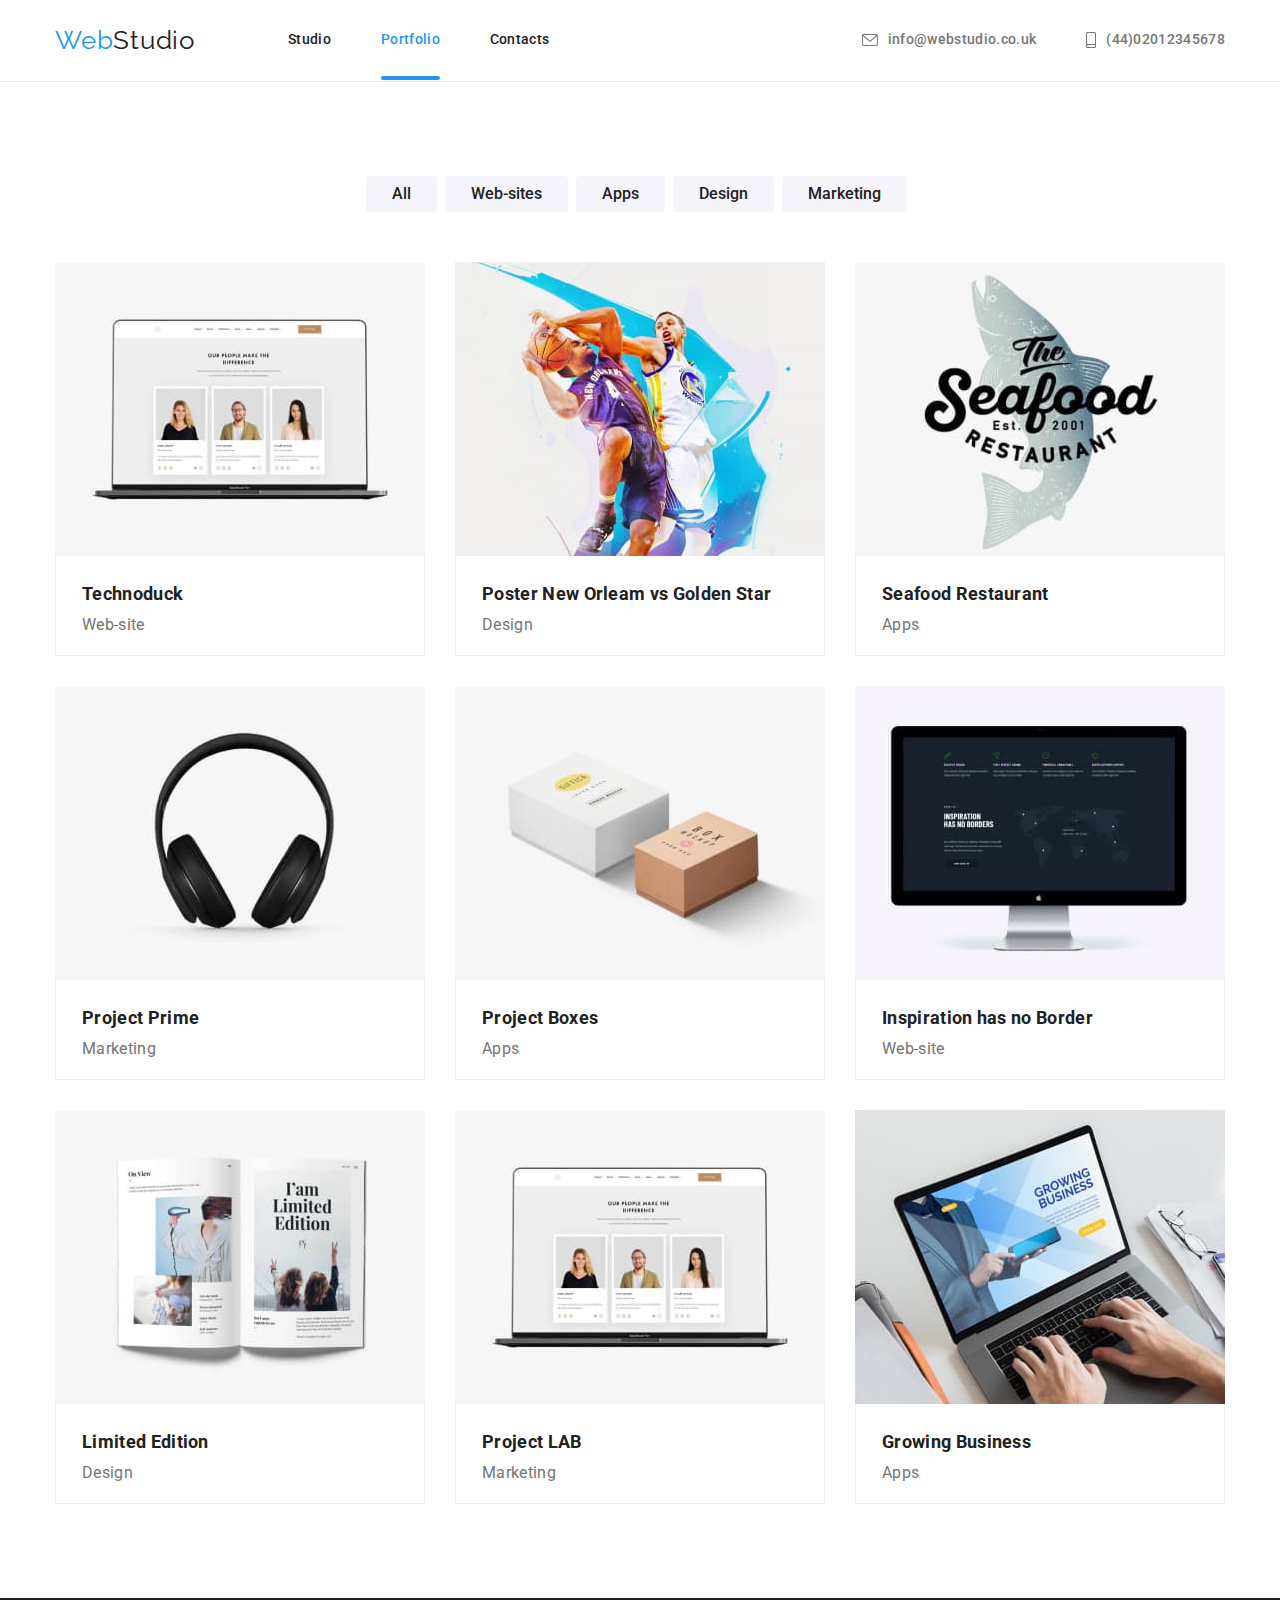
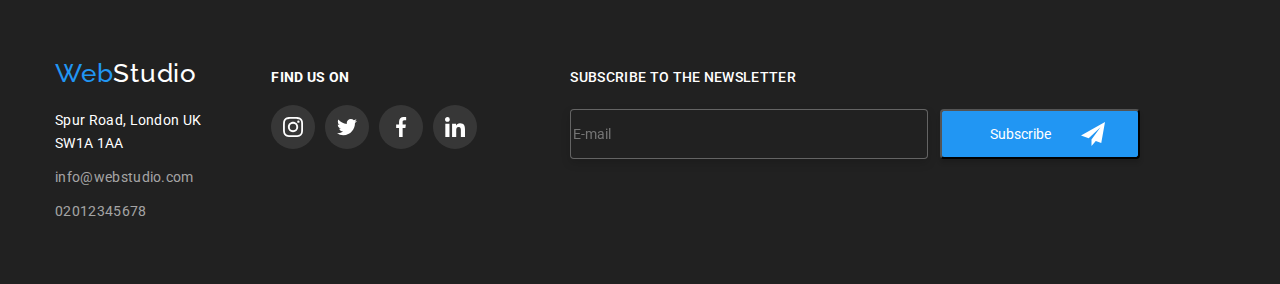
==== commit 93a48dc0: "register form update" ====
--- a/portfolio.html
+++ b/portfolio.html
@@ -316,7 +316,7 @@
           </address>
         </div>
 
-        <div>
+        <div class="find-us-container">
           <p class="find-us">find us on</p>
           <ul class="socials list">
             <li class="socials-item">
@@ -373,6 +373,27 @@
             </li>
           </ul>
         </div>
+        <div class="subscription">
+          <p>Subscribe to the newsletter</p>
+          <form>
+            <span class="sub">
+              <lable for="sub-box">
+                <input
+                  type="email"
+                  name="email"
+                  placeholder="E-mail"
+                  id="sub-box"
+                />
+              </lable>
+              <button class="sub-email" type="submit">
+                Subscribe
+                <svg class="icon-sub" width="24" height="24">
+                  <use href="./images/icons.svg#icon-send"></use>
+                </svg>
+              </button>
+            </span>
+          </form>
+        </div>
       </div>
     </footer>
   </body>
--- a/css/styles.css
+++ b/css/styles.css
@@ -317,7 +317,7 @@
     text-align: center;
 }
 .our-team-names p {
-    margin-bottom: 30px;
+    margin-bottom: 16px;
     
 }
 .socials {
@@ -369,6 +369,8 @@
     line-height: 1.8;
     text-align: center;
     font-family: inherit;
+    padding: 10px 20px;
+    border: none;
 
 }
 .button.secondary {
@@ -381,6 +383,7 @@
     font-size: 16px;
     line-height: 1.5;
     text-align: center;
+    padding: 6px 26px;
     border: none;
     transition: color var(--hover-timing), background-color var(--hover-timing), box-shadow var(--hover-timing);
 }
@@ -509,7 +512,9 @@
     
     transition-duration: 250ms; 
 }
-
+.card-set-item {
+    
+}
 .card-set-items .link {
     display: block;
     transition-property: border, box-shadow;
@@ -517,17 +522,20 @@
     transition-timing-function: cubic-bezier(0.4, 0, 0.2, 1)
 
 }
-.card-set-items:hover .portfolio-actions,
-.card-set-items:focus .portfolio-actions {
+.link:hover .portfolio-actions,
+.link:focus .portfolio-actions {
     transform: translateY(0);
 }
 .card-set-items .link:hover,
 .card-set-items .link:focus {
     box-shadow: 0px 1px 1px rgb(0 0 0 / 12%), 0px 4px 4px rgb(0 0 0 / 6%), 1px 4px 6px rgb(0 0 0 / 16%);
-    transition: box-shadow var(--hover-timing);   
+    transition: box-shadow var(--hover-timing); 
 }
 
 .portfolio-overlay {
+    font-size: 18px;
+    line-height: 28px;
+    letter-spacing: 0.03em;
     color: var(--accent-white-color);
 }
 
@@ -556,7 +564,7 @@
 .footer > .container {
     display: flex;
     align-items: baseline;
-    gap: 60px;
+  
 }
 .footer .link {
     color: rgba(255, 255, 255, 0.6);;
@@ -593,6 +601,9 @@
 .footer-link:not(:last-child) {
 margin-bottom: 10px;
 }
+.find-us-container {
+    margin-left: 70px;
+}
 .find-us {
     padding-bottom: 20px;
     font-weight: 700;
@@ -619,6 +630,55 @@
     background-color: var(--accent-color);
 }
 .footer-socials-icon {
+    fill: var(--accent-white-color);
+}
+
+.footer .subscription {
+    margin-left: 93px;
+}
+
+.subscription p {
+    text-transform: uppercase;
+    color: var(--accent-white-color);
+    margin-bottom: 20px;
+}
+
+.sub {
+    display: flex;
+    gap: 12px;
+}
+
+.sub input {
+    width: 358px;
+    height: 50px;
+    border: 1px solid rgba(255, 255, 255, 0.3);
+    filter: drop-shadow(0px 4px 4px rgba(0, 0, 0, 0.15));
+    border-radius: 4px;
+    background-color: var(--section-title-colot);
+}
+
+.sub-email {
+    display: flex;
+    align-items: center;
+    text-align: center;
+    width: 200px;
+    height: 50px;
+
+    padding-top: 10px;
+    padding-right: 28px;
+    padding-bottom: 10px;
+    padding-left: 48px;
+    color: var(--accent-white-color);
+    background-color: var(--accent-color);
+    box-shadow: 0px 4px 4px rgba(0, 0, 0, 0.15);
+    border-radius: 4px;
+    cursor: pointer;
+}
+
+.icon-sub {
+    width: 24px;
+    height: 24px;
+    margin-left: 30px;
     fill: var(--accent-white-color);
 }
 
@@ -630,14 +690,12 @@
     width: 100%;
     height: 100%;
     background: rgba(0, 0, 0, 0.2);
-    transition: opacity var(--hover-timing);
-}
-
+    transition: opacity var(--hover-timing), visibility var(--hover-timing);
+}
 .backdrop.is-hidden {
     opacity: 0;
     pointer-events: none;
     visibility: hidden;
-    transition: visibility var(--hover-timing), opacity var(--hover-timing);
 }
 
 .modal {
@@ -648,12 +706,13 @@
     top: 50%;
     left: 50%;
     transform: translate(-50%, -50%);
+    padding: 40px;
 
     background: var(--accent-white-color);
     box-shadow: 0px 1px 3px rgba(0, 0, 0, 0.12), 0px 1px 1px rgba(0, 0, 0, 0.14), 0px 2px 1px rgba(0, 0, 0, 0.2);
     border-radius: 4px;;
 }
-.modal-btn {
+.modal-button {
     position: absolute;
     width: 30px;
     height: 30px;
@@ -666,4 +725,120 @@
     padding: 0;
     border: solid rgba(0, 0, 0, 0.1);
     background: var(--accent-white-color);
+    cursor: pointer;
+}
+.modal-button:hover {
+    fill: var(--accent-color)
+}
+.register-form-title {
+    display: block;
+    text-align: center;
+    font-size: 20px;
+    line-height: 23px;
+    text-align: center;
+    margin-bottom: 12px;
+    color: var(--section-title-colot);
+}
+.register-form-group {
+    margin-bottom: 20px;
+} 
+.register-form-field {
+    position: relative;
+    display: block;
+    margin-bottom: 10px;
+    font-size: 12px;
+}
+.register-form-field:last-child {
+    position: relative;
+    display: block;
+    font-size: 12px;
+    margin-bottom: 0;
+}
+.register-form-span {
+    position: relative;
+
+}
+.register-form-label {
+    display: block;
+    font-size: 12px;
+    padding-bottom: 4px;
+}
+.register-form-input {
+    width: 100%;
+    height: 40px;
+    padding-left: 30px;
+    padding-right: 30px;
+    border: 1px solid rgba(33, 33, 33, 0.2);
+    border-radius: 4px;
+    outline: transparent;
+    transition: border-color var(--hover-timing);
+    cursor: pointer;
+}
+.register-form-input:hover,
+.register-form-input:focus {
+    border-color: var(--accent-color);
+}
+.register-form-icon {
+    position: absolute;
+    top: 50%;;
+    left: 12px; 
+    display: inline-block;
+    transform: translateY(-50%);
+    transition: fill var(--hover-timing); 
+}
+.register-form-input:hover + .register-form-icon > use,
+.register-form-input:focus + .register-form-icon > use {
+    fill: var(--accent-color);
+}
+.register-form-message {
+    width: 100%;
+    height: 120px;
+    padding: 12px 16px;
+    resize: none;
+    outline: transparent;
+    border: 1px solid rgba(33, 33, 33, 0.2);
+    border-radius: 4px;
+}
+.register-form-message::placeholder {
+    color: rgba(117, 117, 117, 0.5);}
+.register-form-checkbox:checked + .register-form-icon .icon-checked {
+    opacity: 1;
+}
+.icon-checked {
+    opacity: 0;
+    transition: opacity var(--hover-timing);
+}
+.register-form-checkbox:checked + .register-form-icon .icon-unchecked {
+    opacity: 0;
+}
+.icon-unchecked {
+    opacity: 1;
+    transition: opacity var(--hover-timing);
+}
+.register-form-agriment {
+    position: relative;
+    display: flex;
+    align-items: center;
+    justify-content: center;
+    top: 50%;
+    gap: 10px;
+    margin-bottom: 20px;
+}
+.register-form-desc {
+    font-size: 13px;
+  
+}
+.register-form-link {
+    color: #757575;
+    text-decoration: none;
+}
+.register-form-button {
+    display: block;
+    font-size: 16px;
+    margin: 0 auto;
+    padding: 10px 80px;
+    border: none;
+    color: var(--accent-white-color);
+    background-color: var(--accent-color);
+    cursor: pointer;
 }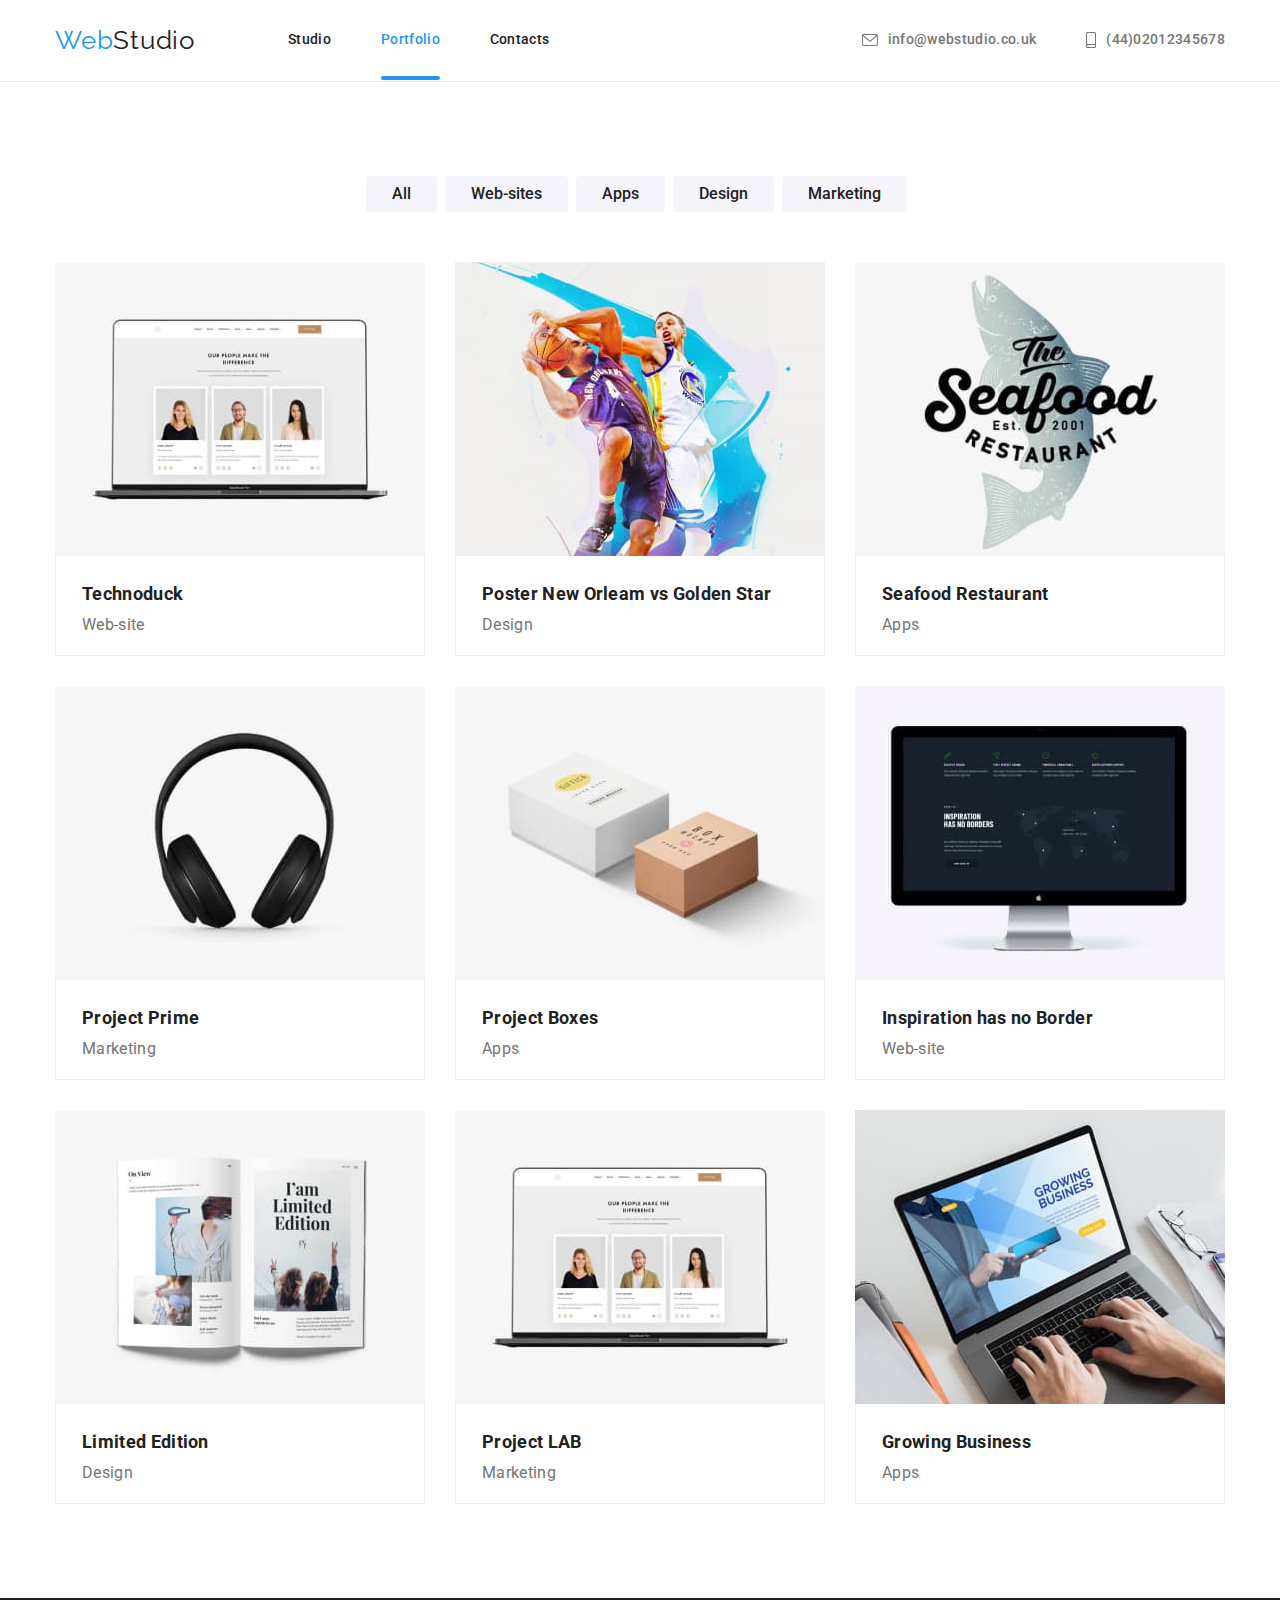
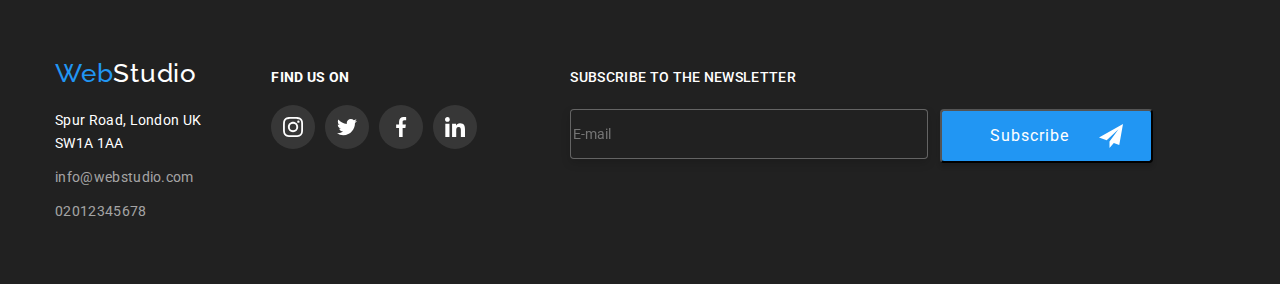
==== commit bf431434: "update" ====
--- a/portfolio.html
+++ b/portfolio.html
@@ -375,23 +375,21 @@
         </div>
         <div class="subscription">
           <p>Subscribe to the newsletter</p>
-          <form>
-            <span class="sub">
-              <lable for="sub-box">
-                <input
-                  type="email"
-                  name="email"
-                  placeholder="E-mail"
-                  id="sub-box"
-                />
-              </lable>
-              <button class="sub-email" type="submit">
-                Subscribe
-                <svg class="icon-sub" width="24" height="24">
-                  <use href="./images/icons.svg#icon-send"></use>
-                </svg>
-              </button>
-            </span>
+          <form class="sub">
+            <lable for="sub-box">
+              <input
+                type="email"
+                name="email"
+                placeholder="E-mail"
+                id="sub-box"
+              />
+            </lable>
+            <button class="sub-email" type="submit">
+              Subscribe
+              <svg class="icon-sub" width="24" height="24">
+                <use href="./images/icons.svg#icon-send"></use>
+              </svg>
+            </button>
           </form>
         </div>
       </div>
--- a/css/styles.css
+++ b/css/styles.css
@@ -661,9 +661,9 @@
     display: flex;
     align-items: center;
     text-align: center;
-    width: 200px;
-    height: 50px;
-
+    font-size: 16px;
+    line-height: 30px;
+    letter-spacing: 0.06em;
     padding-top: 10px;
     padding-right: 28px;
     padding-bottom: 10px;
@@ -786,6 +786,9 @@
     transform: translateY(-50%);
     transition: fill var(--hover-timing); 
 }
+.agree {
+    left: -29px;
+}
 .register-form-input:hover + .register-form-icon > use,
 .register-form-input:focus + .register-form-icon > use {
     fill: var(--accent-color);
@@ -821,12 +824,13 @@
     align-items: center;
     justify-content: center;
     top: 50%;
-    gap: 10px;
+   margin-left: 30px;
     margin-bottom: 20px;
 }
 .register-form-desc {
+    margin-left: 10px;
     font-size: 13px;
-  
+    user-select: none;
 }
 .register-form-link {
     color: #757575;
